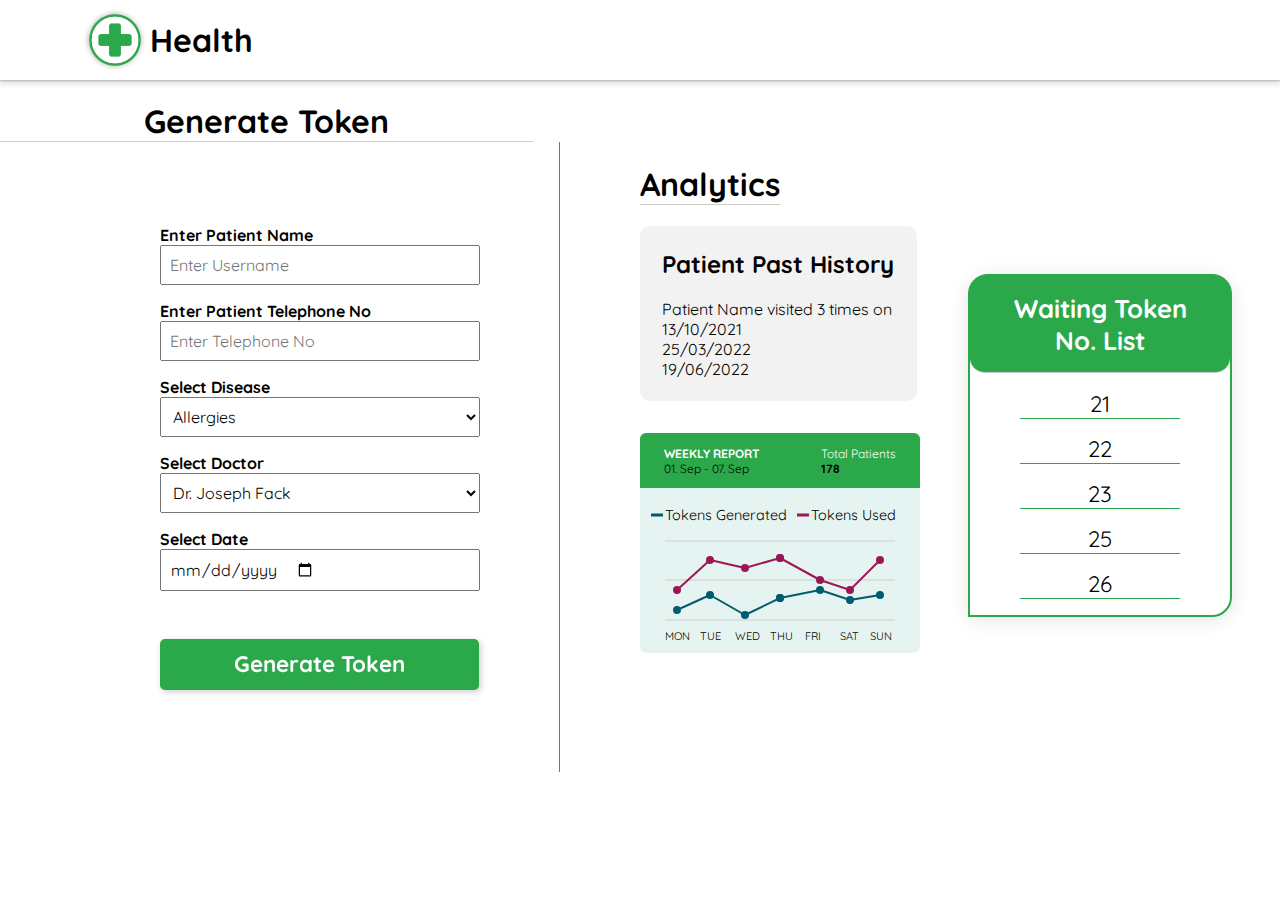
==== admin-page.html @ 21ed99bd "Hackfest" ====
<!DOCTYPE html>
<html lang="en">
  <head>
    <meta charset="UTF-8" />
    <meta http-equiv="X-UA-Compatible" content="IE=edge" />
    <meta name="viewport" content="width=device-width, initial-scale=1.0" />
    <title>Admin</title>
    <link rel="shortcut icon" href="./images/logo.webp" type="image/x-icon" />
    <link rel="stylesheet" href="./styles.css" />
  </head>
  <body>
    <header>
      <nav class="navBar">
        <img src="./images/logo.webp" alt="" /><span>Health</span>
      </nav>
    </header>
    <main>
      <div class="admin-content">
        <h1>Generate Token</h1>
      </div>
      <div class="generate">
        <div class="user-select">
          <form>
            <label for="text">Enter Patient Name</label>
            <input type="text" placeholder="Enter Username" />
            <label for="text">Enter Patient Telephone No</label>
            <input type="tel" placeholder="Enter Telephone No" />
          </form>
          <div class="disease-selection">
            <span>Select Disease</span>
            <select name="disease">
              <option value="Allergies">Allergies</option>
              <option value="Diarrhea">Diarrhea</option>
              <option value="Malaria">Malaria</option>
              <option value="Hepatitis C">Hepatitis C</option>
              <option value="Influenza">Influenza</option>
            </select>
          </div>
          <div class="doctor-selection">
            <span>Select Doctor</span>
            <select name="languages">
              <option value="doc1">Dr. Joseph Fack</option>
              <option value="doc2">Dr. Mila Durphey</option>
              <option value="doc3">Dr. Paxton Brunner</option>
              <option value="doc4">Dr. Brantley Komada</option>
              <option value="doc5">Dr. Lyle Hatori</option>
            </select>
          </div>
          <div class="date-selection">
            <span>Select Date</span>
            <input type="date" name="#" id="#" />
          </div>
          <input type="button" class="submit-btn" value="Generate Token" />
        </div>
        <div class="analytics">
          <h1>Analytics</h1>
          <div  class="sub-analytics">
              <div class="past">
                  <div class="past-history">
                    <h2>Patient Past History</h2>
                    <p>Patient Name visited 3 times on</p>
                    <p>13/10/2021</p>
                    <p>25/03/2022</p>
                    <p>19/06/2022</p>
                  </div>
                  <div class="frame">
                    <div class="center">
                      <div class="card">
                        <div class="header">
                          <p>
                            <span class="title bold">WEEKLY REPORT</span>
                            <span>01. Sep - 07. Sep</span>
                          </p>
                          <p>
                            <span class="title right">Total Patients</span>
                            <span class="bold">178</span>
                          </p>
                        </div>
                        <div class="body">
                          <div class="legend">
                            <span class="data1">Tokens Generated</span
                            ><span class="data2">Tokens Used</span>
                          </div>
                          <svg
                            version="1.2"
                            xmlns="http://www.w3.org/2000/svg"
                            xmlns:xlink="http://www.w3.org/1999/xlink"
                            class="graph"
                            aria-labelledby="title"
                            role="img"
                            width="100%"
                            height="100%"
                          >
                            <title id="title">
                              A line chart showing token's information
                            </title>
                            <g class="grid x-grid" id="xGrid">
                              <line x1="0" x2="230" y1="1" y2="1"></line>
                            </g>
                            <g class="grid x-grid" id="xGrid">
                              <line x1="0" x2="230" y1="40" y2="40"></line>
                            </g>
                            <g class="grid x-grid" id="xGrid">
                              <line x1="0" x2="230" y1="80" y2="80"></line>
                            </g>
                            <g class="labels x-labels">
                              <text x="0" y="100">MON</text>
                              <text x="35" y="100">TUE</text>
                              <text x="70" y="100">WED</text>
                              <text x="105" y="100">THU</text>
                              <text x="140" y="100">FRI</text>
                              <text x="175" y="100">SAT</text>
                              <text x="205" y="100">SUN</text>
                            </g>
                            <g class="data1">
                              <circle cx="12" cy="50" r="3"></circle>
                              <circle cx="45" cy="20" r="3"></circle>
                              <line x1="12" x2="45" y1="50" y2="20"></line>
                              <circle cx="80" cy="28" r="3"></circle>
                              <line x1="45" x2="80" y1="20" y2="28"></line>
                              <circle cx="115" cy="18" r="3"></circle>
                              <line x1="80" x2="115" y1="28" y2="18"></line>
                              <circle cx="115" cy="18" r="3"></circle>
                              <line x1="115" x2="155" y1="18" y2="40"></line>
                              <circle cx="155" cy="40" r="3"></circle>
                              <line x1="155" x2="185" y1="40" y2="50"></line>
                              <circle cx="185" cy="50" r="3"></circle>
                              <line x1="185" x2="215" y1="50" y2="20"></line>
                              <circle cx="215" cy="20" r="3"></circle>
                            </g>
                            <g class="data2">
                              <circle cx="12" cy="70" r="3"></circle>
                              <circle cx="45" cy="55" r="3"></circle>
                              <line x1="12" x2="45" y1="70" y2="55"></line>
                              <circle cx="80" cy="75" r="3"></circle>
                              <line x1="45" x2="80" y1="55" y2="75"></line>
                              <circle cx="115" cy="58" r="3"></circle>
                              <line x1="80" x2="115" y1="75" y2="58"></line>
                              <circle cx="115" cy="58" r="3"></circle>
                              <line x1="115" x2="155" y1="58" y2="50"></line>
                              <circle cx="155" cy="50" r="3"></circle>
                              <line x1="155" x2="185" y1="50" y2="60"></line>
                              <circle cx="185" cy="60" r="3"></circle>
                              <line x1="185" x2="215" y1="60" y2="55"></line>
                              <circle cx="215" cy="55" r="3"></circle>
                            </g>
                          </svg>
                        </div>
                      </div>
                    </div>
                  </div>
              </div>
          

          <div class="current-tokenNo">
            <div>
              <h1>Waiting Token No. List</h1>
              <p>21</p>
              <p>22</p>
              <p>23</p>
              <p>25</p>
              <p>26</p>
            </div>
          </div>
          </div>
    </div>
    </main>

    <script src="./script.js"></script>
  </body>
</html>
---- styles.css ----
@import url("https://fonts.googleapis.com/css?family=Montserrat|Quicksand");

* {
  font-family: "quicksand", Arial, Helvetica, sans-serif;
  box-sizing: border-box;
}

body {
  padding: 0;
  margin: 0;
}

.navBar {
  height: 5rem;
  box-shadow: 0 1px 2px 0 rgba(60, 64, 67, 0.3),
    0 2px 6px 2px rgba(60, 64, 67, 0.15);
  display: flex;
  align-items: center;
}

.navBar img {
  width: 70px;
  margin-left: 5rem;
}
.navBar span {
  font-size: 2rem;
  font-weight: bold;
}
.content {
  display: grid;
  grid-template-columns: repeat(2, 1fr);
}

.hero {
  display: flex;
  align-items: center;
  flex-direction: column;
  text-align: center;
  max-width: 600px;
  margin: 0 auto;
  position: relative;
  top: 5rem;
}
.hero img {
  width: 150px;
}
.hero h1 {
  font-size: 3rem;
  margin-bottom: 0;
}
.hero p {
  font-size: 1.6rem;
}
.form-modal {
  position: relative;
  width: 450px;
  height: auto;
  margin-top: 4em;
  left: 50%;
  transform: translateX(-50%);
  background: #fff;
  border-top-right-radius: 20px;
  border-top-left-radius: 20px;
  border-bottom-right-radius: 20px;
  box-shadow: 0 3px 20px 0px rgba(0, 0, 0, 0.1);
}

.form-modal button {
  cursor: pointer;
  position: relative;
  text-transform: capitalize;
  font-size: 1em;
  z-index: 2;
  outline: none;
  background: #fff;
  transition: 0.2s;
}

.form-modal .btn {
  border-radius: 20px;
  border: none;
  font-weight: bold;
  font-size: 1.2em;
  padding: 0.8em 1em 0.8em 1em !important;
  transition: 0.5s;
  border: 1px solid #ebebeb;
  margin-bottom: 0.5em;
  margin-top: 0.5em;
}

.form-modal .login,
.form-modal .signup {
  background: #2ba84a;
  color: #fff;
}

.form-modal .login:hover,
.form-modal .signup:hover {
  background: #222;
}

.form-toggle {
  position: relative;
  width: 100%;
  height: auto;
}

.form-toggle button {
  width: 50%;
  float: left;
  padding: 1.5em;
  margin-bottom: 1.5em;
  border: none;
  transition: 0.2s;
  font-size: 1.1em;
  font-weight: bold;
  border-top-right-radius: 20px;
  border-top-left-radius: 20px;
}

.form-toggle button:nth-child(1) {
  border-bottom-right-radius: 20px;
}

.form-toggle button:nth-child(2) {
  border-bottom-left-radius: 20px;
}

#login-toggle {
  background: #2ba84a;
  color: #ffff;
}

.form-modal form {
  position: relative;
  width: 90%;
  height: auto;
  left: 50%;
  transform: translateX(-50%);
}

#login-form,
#signup-form {
  position: relative;
  width: 100%;
  height: auto;
  padding-bottom: 1em;
}

#signup-form {
  display: none;
}

#login-form button,
#signup-form button {
  width: 100%;
  margin-top: 0.5em;
  padding: 0.6em;
}

.form-modal input {
  position: relative;
  width: 100%;
  font-size: 1em;
  padding: 1.2em 1.7em 1.2em 1.7em;
  margin-top: 0.6em;
  margin-bottom: 0.6em;
  border-radius: 20px;
  border: none;
  background: #ebebeb;
  outline: none;
  font-weight: bold;
  transition: 0.4s;
}

.form-modal input:focus,
.form-modal input:active {
  transform: scaleX(1.02);
}

.form-modal input::-webkit-input-placeholder {
  color: #222;
}

.form-modal p {
  font-size: 16px;
  font-weight: bold;
}

.form-modal p a {
  color: #2ba84a;
  text-decoration: none;
  transition: 0.2s;
}

.form-modal p a:hover {
  color: #222;
}

.form-modal i {
  position: absolute;
  left: 10%;
  top: 50%;
  transform: translateX(-10%) translateY(-50%);
}

.fa-google {
  color: #dd4b39;
}

.fa-linkedin {
  color: #3b5998;
}

.fa-windows {
  color: #0072c6;
}

.-box-sd-effect:hover {
  box-shadow: 0 4px 8px hsla(210, 2%, 84%, 0.2);
}

@media only screen and (max-width: 500px) {
  .form-modal {
    width: 100%;
  }
}

@media only screen and (max-width: 400px) {
  i {
    display: none !important;
  }
}

/* User Dashboard */
.selection {
  display: grid;
  grid-template-columns: repeat(2, 1fr);
}
.user-select {
  display: flex;
  flex-direction: column;
  justify-content: center;
  max-width: 30rem;
  height: 70vh;
  margin: 0 auto;
  border-right: #2ba84a solid 1px;
  padding: 5rem;
}

.user-select form {
  display: flex;
  flex-direction: column;
  justify-content: center;
  font-weight: bold;
}

.user-select form input {
  font-size: 1rem;
  padding: 0.5rem;
  width: 20rem;
  margin-bottom: 1rem;
}

.intro {
  display: flex;
  align-items: center;
  justify-content: space-between;
  padding: 0 9rem;
}
.intro h1 {
  font-weight: bold;
  margin-bottom: 0;
}
.intro .logout-btn {
  font-weight: bold;
  font-size: 1rem;
  border: #2ba84a solid 1px;
  border-radius: 5px;
  cursor: pointer;
}

.intro .logout-btn:hover {
  color: #2ba84a;
}
.disease-selection {
  margin-bottom: 1rem;
}
.doctor-selection {
  margin-bottom: 1rem;
}
.disease-selection select,
.doctor-selection select {
  font-size: 1rem;
  padding: 0.5rem;
  width: 20rem;
  display: flex;
}

.disease-selection span,
.doctor-selection span,
.date-selection span {
  margin-right: 2rem;
  font-weight: bold;
}

.date-selection input {
  font-size: 1rem;
  padding: 0.5rem;
  width: 20rem;
  display: flex;
}

.current-tokenNo div {
  border: #2ba84a solid 2px;
  border-top-right-radius: 20px;
  border-top-left-radius: 20px;
  border-bottom-right-radius: 20px;
  box-shadow: 0 3px 20px 0px rgba(0, 0, 0, 0.1);
  display: flex;
  flex-direction: column;
  align-items: center;
  justify-content: center;
  margin: 3rem;
}

.current-tokenNo div h1 {
  background: #2ba84a;
  color: #fff;
  padding: 1rem 2rem;
  font-size: 1.6rem;
  border-radius: 15px;
  text-align: center;
  width: 100%;
  margin-top: 0;
}

.current-tokenNo div p {
  border-bottom: #2ba84a solid 1px;
  width: 10rem;
  text-align: center;
  font-size: 1.4rem;
  margin-bottom: 1rem;
}

.user-select .submit-btn {
  margin-top: 3rem;
  padding: 0.7rem 1rem;
  background: #2ba84a;
  color: #fff;
  font-weight: bold;
  font-size: 1.4rem;
  border: none;
  border-radius: 5px;
  filter: drop-shadow(2px 2px 3px #0003);
  transition: all 0.5s;
  cursor: pointer;
}

.submit-btn:hover {
  transform: scale(1.05, 1.05);
}

.submit-btn:active {
  transform: scale(1.05, 1.05);
  filter: sepia(0.5);
}

/* Admin Page */
.generate {
  display: grid;
  grid-template-columns: repeat(2, 1fr);
}

.past-history {
  background: #f2f2f2;
  padding: 1.4rem;
  display: inline-block;
  border-radius: 10px;
}
.past-history h2 {
  margin-top: 0;
}

.admin-content h1 {
  padding: 0 9rem;
  margin-bottom: 0;
  border-bottom: #ccc solid 1px;
  display: inline-block;
}
.analytics h1 {
  border-bottom: #ccc solid 1px;
  display: inline-block;
}
.sub-analytics {
  display: flex;
}
/* Graph */
:root {
  --time: 2s;
  --shadow: 5px 3px 10px 0px rgba(0, 0, 0, 0.3);
  --circle: #fff;
  --dark-blue: #005c6c;
  --light-blue: #e6f4f1;
  --dark-purple: #9b1756;
}

* {
  box-sizing: border-box;
}
.frame {
  margin-top: 2rem;
}
.card {
  background: var(--light-blue);
  width: 280px;
  height: 220px;
  border-radius: 6px;
  overflow: hidden;
}

.header {
  width: 100%;
  height: 55px;
  background: #2ba84a;
  display: flex;
  justify-content: space-between;
  padding: 6px 24px;
}

.header span {
  display: block;
  font-size: 12px;
}

.header p {
  display: flex;
  flex-direction: column;
  justify-content: center;
}
.title {
  font-size: 14px;
  color: #fff;
}

.bold {
  font-weight: bold;
}

.right {
  text-align: right;
}

p {
  margin: 0;
}

.body {
  display: flex;
  justify-content: center;
  align-items: center;
  flex-direction: column;
  height: 180px;
}

.graph .grid {
  stroke: #ccc;
  stroke-dasharray: 0;
  stroke-width: 1;
}

.labels {
  font-size: 11px;
}

.graph {
  height: 110px;
  width: 230px;
}

.data1 {
  fill: var(--dark-purple);
  stroke: var(--dark-purple);
  stroke-width: 2;
}

.data2 {
  fill: var(--dark-blue);
  stroke: var(--dark-blue);
  stroke-width: 2;
}

.legend {
  color: #000;
  font-size: 0.9rem;
  margin-bottom: 16px;
  margin-right: 24px;
  width: 100%;
  display: flex;
  justify-content: flex-end;
  align-items: center;
}

.legend span {
  padding: 0 12px;
  position: relative;
}

.legend span::before {
  content: "";
  display: inline-block;
  width: 12px;
  height: 3px;
  position: absolute;
  top: 50%;
  left: -2px;
  transform: translateY(-50%);
}

.legend .data1::before {
  background-color: var(--dark-blue);
}

.legend .data2::before {
  background-color: var(--dark-purple);
}

.analytics .current-tokenNo h1 {
  font-size: 1.6rem;
}

.hours h2 {
  background: #2ba84a;
  width: 100%;
  text-align: center;
  color: #fff;
  padding: 0.5rem;
  margin-top: 0;
  border-radius: 15px;
}
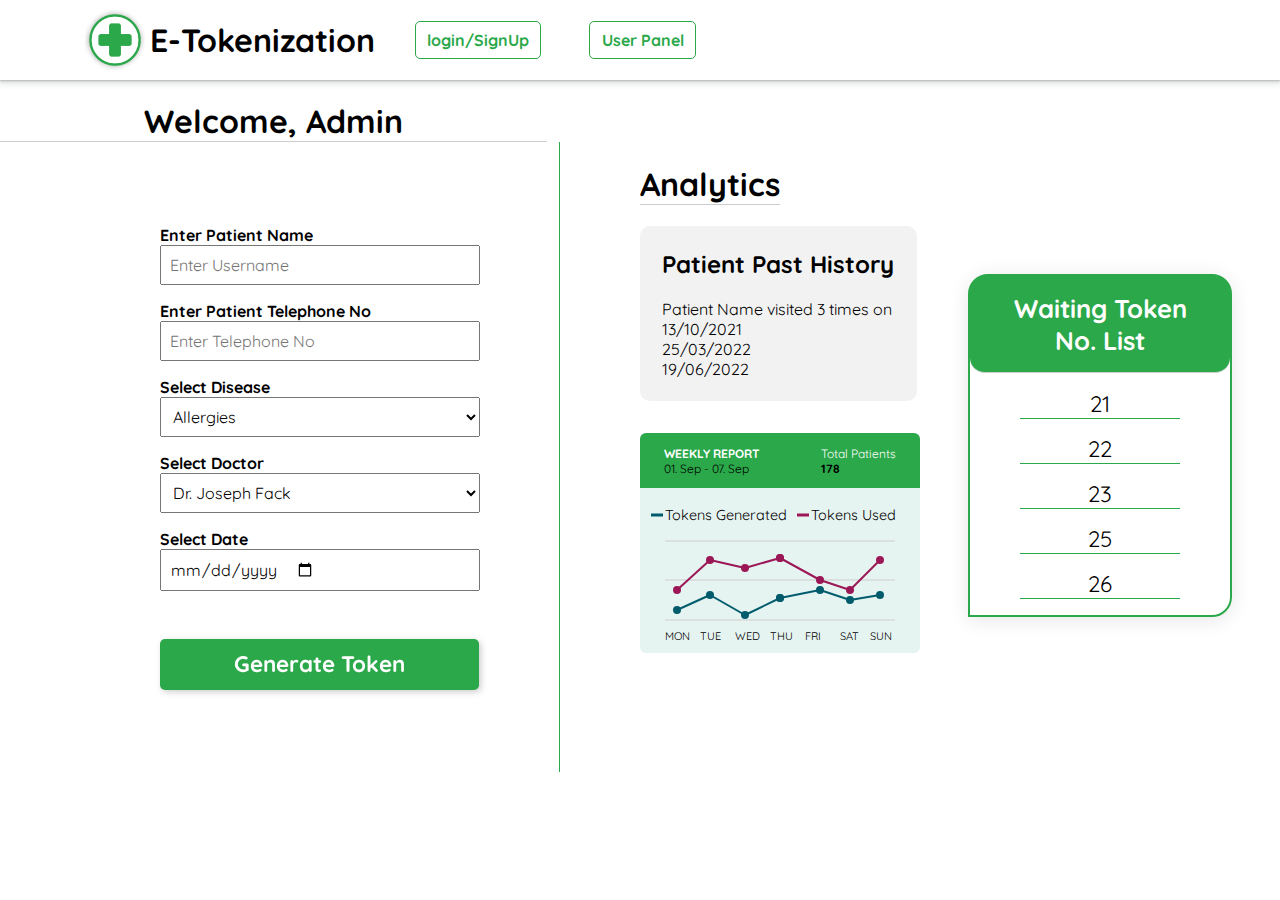
==== commit ea9df0db: "final commit" ====
--- a/admin-page.html
+++ b/admin-page.html
@@ -11,12 +11,18 @@
   <body>
     <header>
       <nav class="navBar">
-        <img src="./images/logo.webp" alt="" /><span>Health</span>
+        <img src="./images/logo.webp" alt="" /><span>E-Tokenization</span>
+        <div class="links">
+          <ul>
+            <li><a href="./index.html">login/SignUp</a></li>
+            <li><a href="./user-page.html">User Panel</a></li>
+          </ul>
+        </div>
       </nav>
     </header>
     <main>
       <div class="admin-content">
-        <h1>Generate Token</h1>
+        <h1>Welcome, Admin</h1>
       </div>
       <div class="generate">
         <div class="user-select">
--- a/styles.css
+++ b/styles.css
@@ -538,3 +538,24 @@
   margin-top: 0;
   border-radius: 15px;
 }
+
+.links ul {
+  list-style: none;
+  display: flex;
+}
+
+.links ul li a {
+  text-decoration: none;
+  margin-right: 3rem;
+  padding: 0.5rem 0.7rem;
+  border-radius: 5px;
+  color: #2ba84a;
+  border: #2ba84a solid 1px;
+  font-weight: bold;
+  transition: all 0.5s;
+}
+
+.links ul li a:hover {
+  background: #2ba84a;
+  color: #fff;
+}
